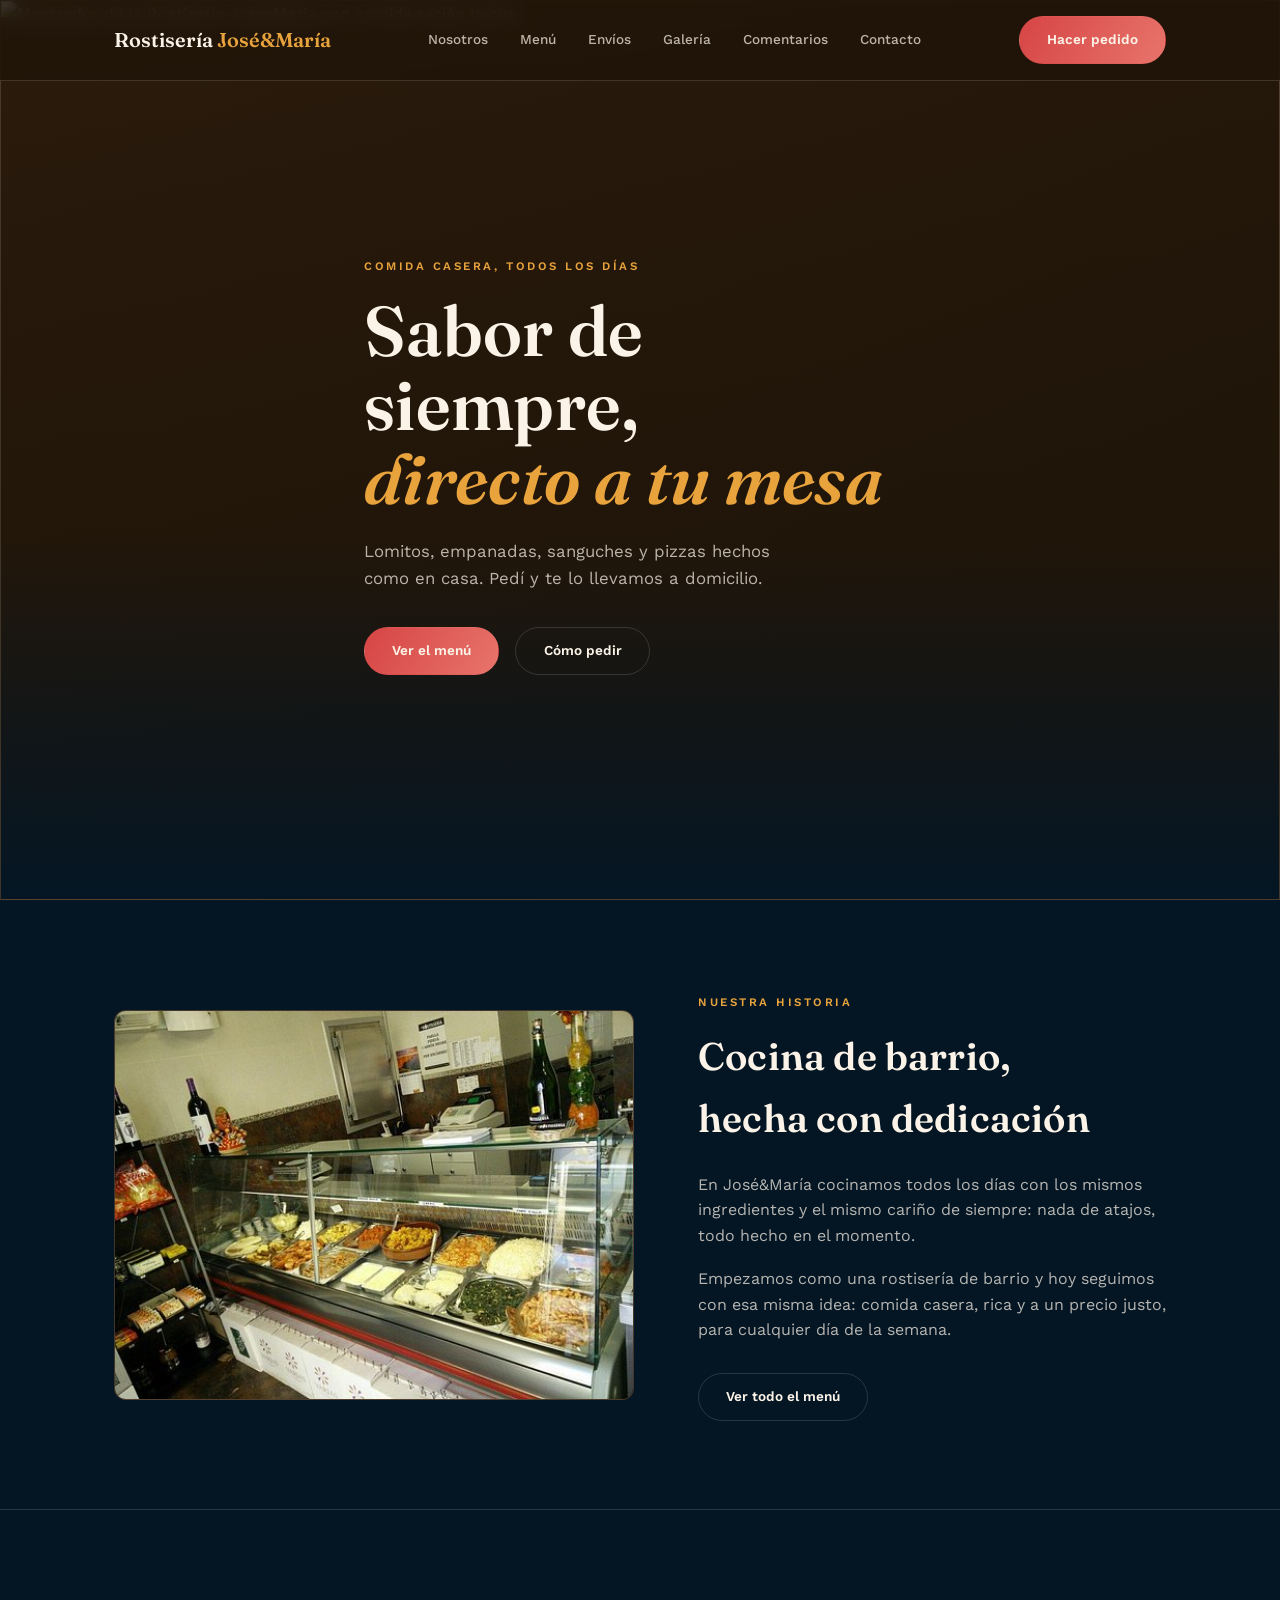
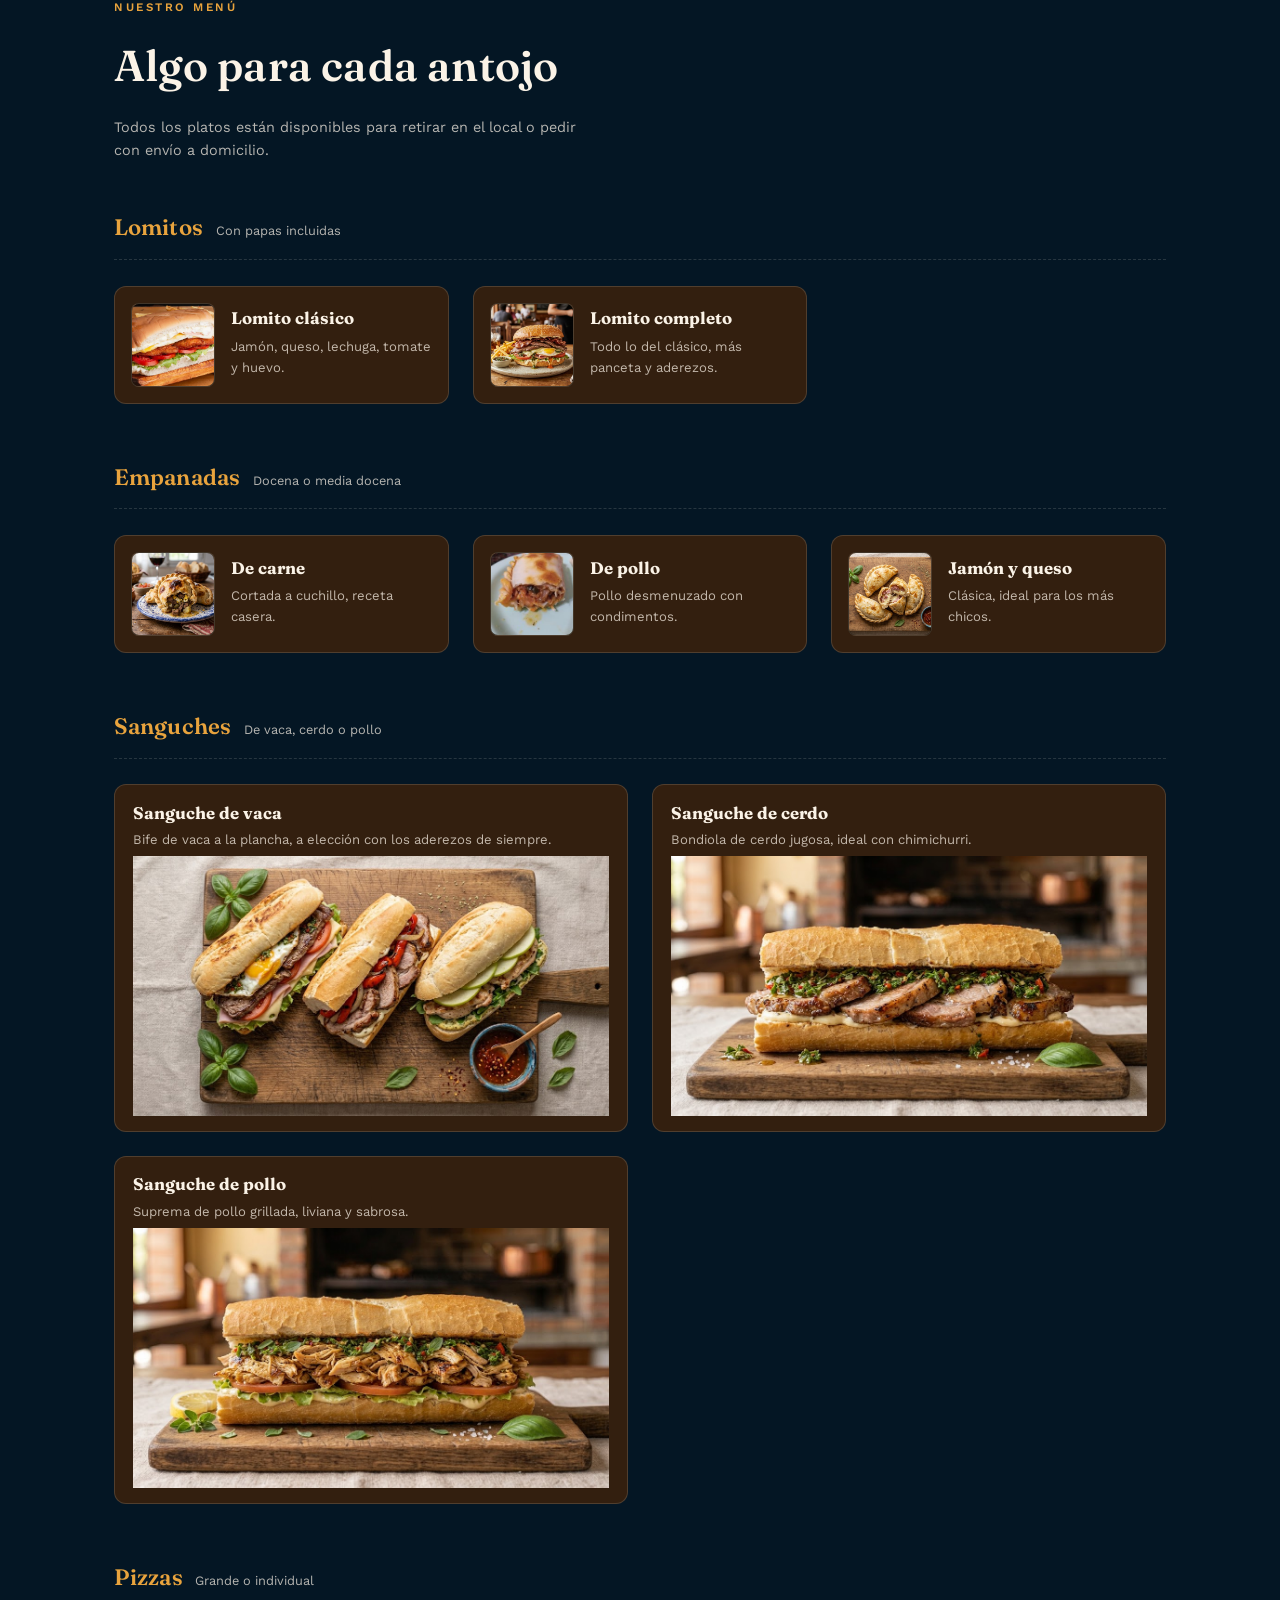
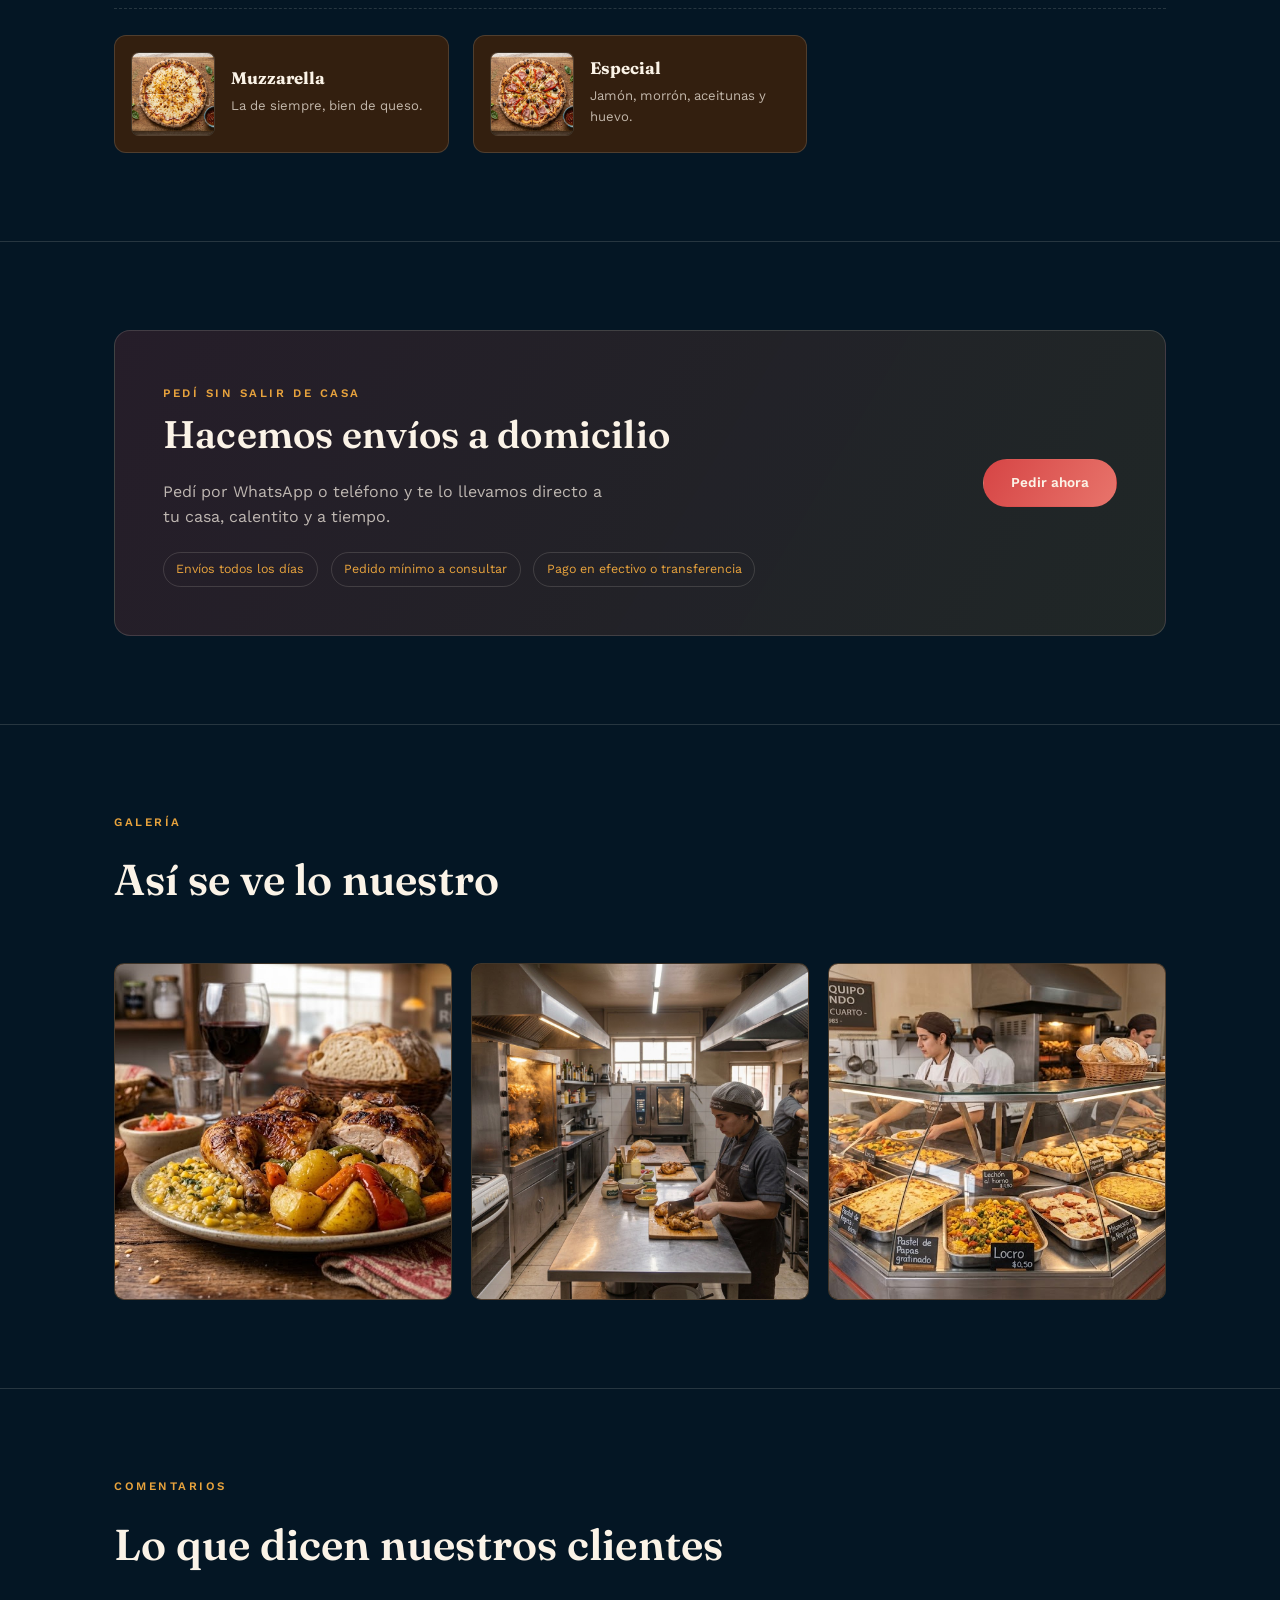
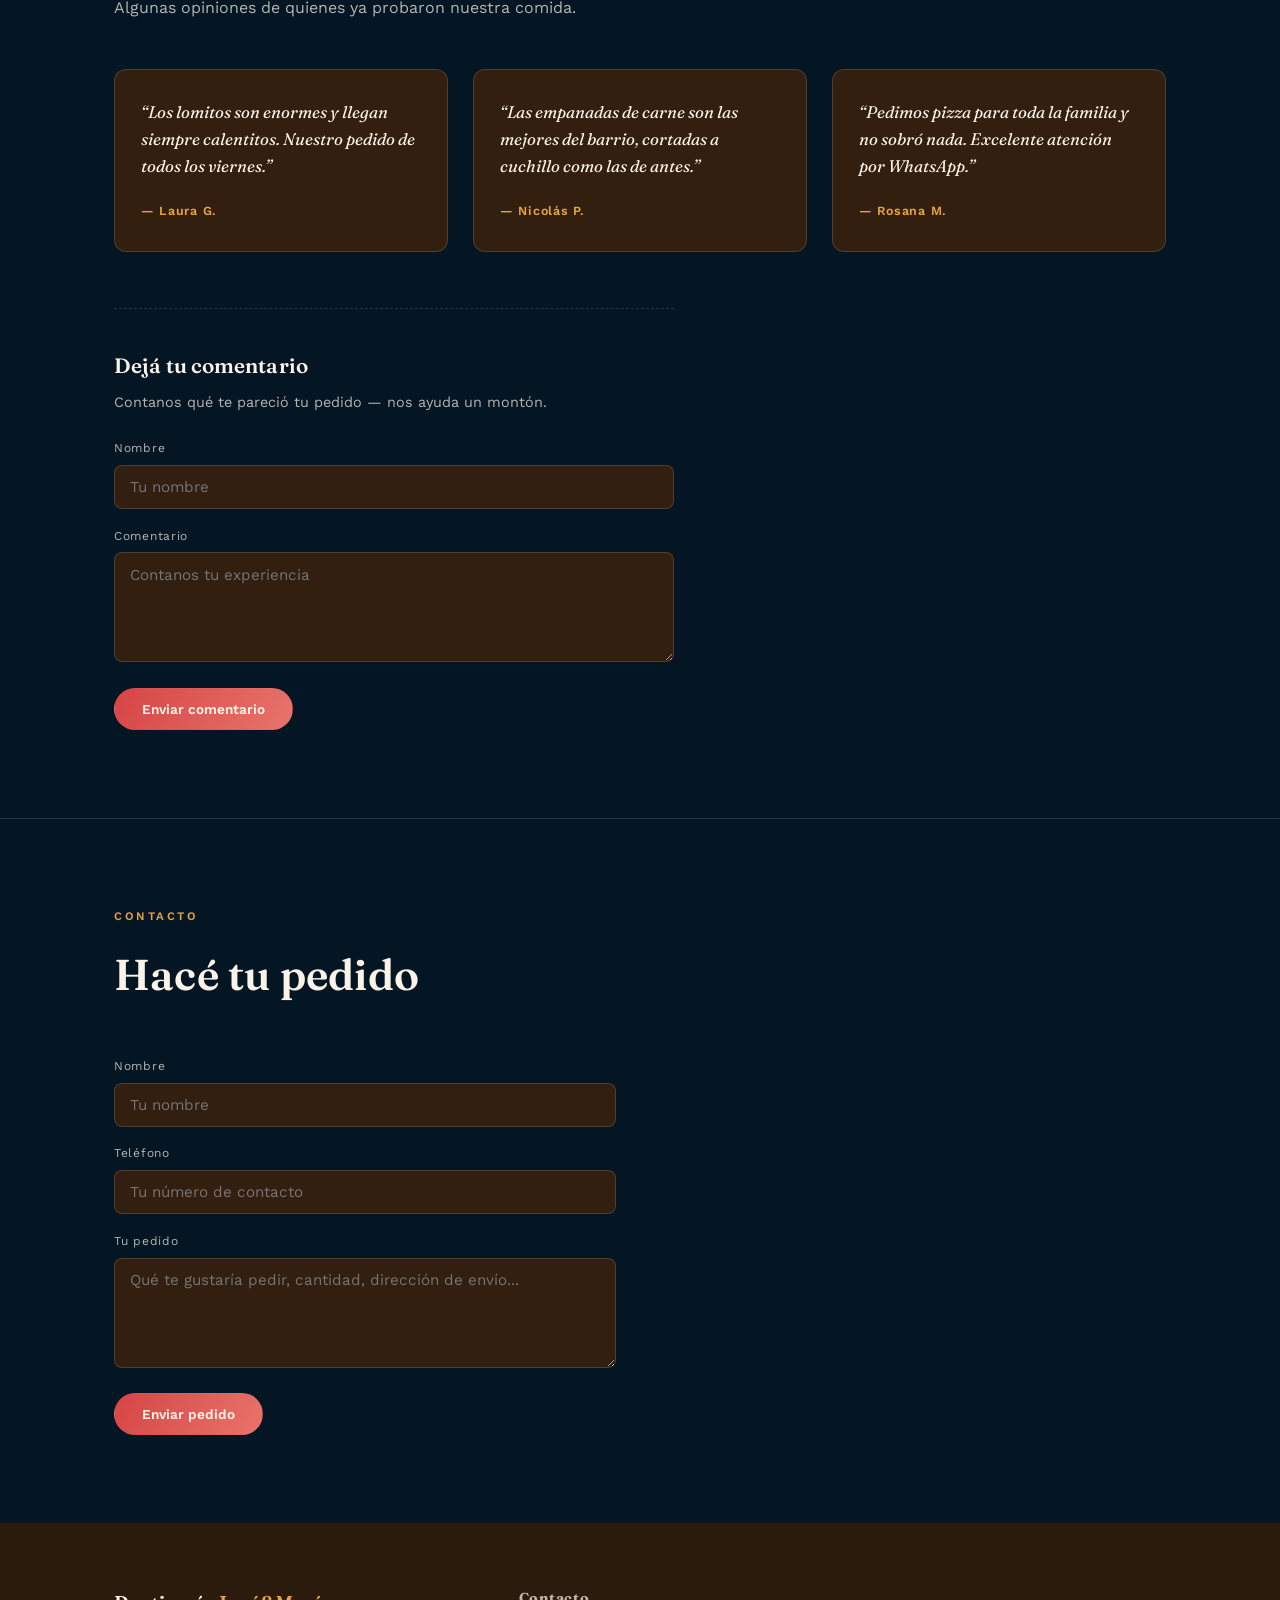
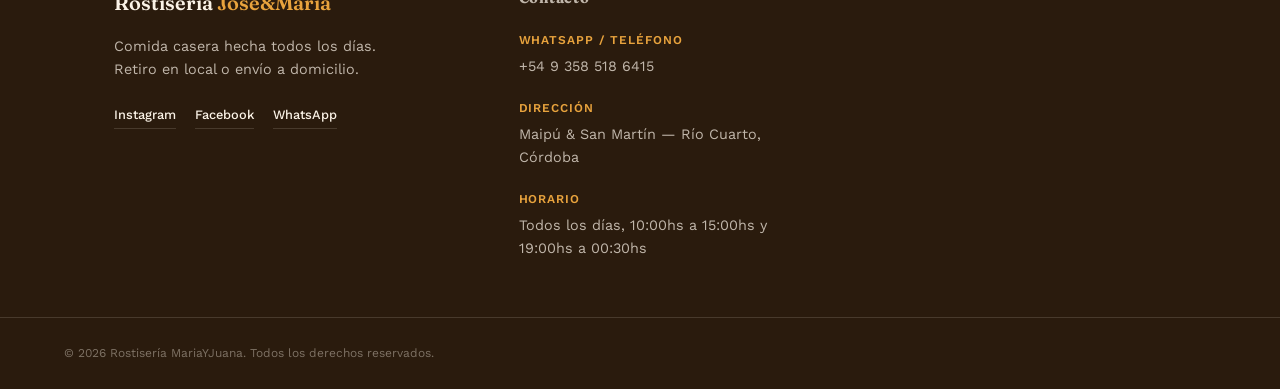
==== index.html @ 06632280 "Rename rostiIndex.html to index.html" ====
<!DOCTYPE html>
<html lang="es">
<head>
<meta charset="UTF-8">
<meta name="viewport" content="width=device-width, initial-scale=1.0">
<title>Rostisería MariaYJuana — Comida casera con envío</title>
<meta name="description" content="Rostisería MariaYJuana. Lomitos, empanadas, sanguches y pizzas. Hacemos envíos a domicilio.">

<link rel="preconnect" href="https://fonts.googleapis.com">
<link rel="preconnect" href="https://fonts.gstatic.com" crossorigin>
<link href="https://fonts.googleapis.com/css2?family=Fraunces:ital,wght@0,500;0,600;0,700;1,500&family=Work+Sans:wght@400;500;600&display=swap" rel="stylesheet">

<link rel="stylesheet" href="/css/rostiseriaStyle.css">
</head>
<body>

<!-- ============ HEADER ============ -->
<header>
  <nav class="nav container">
    <a href="#inicio" class="logo">Rostisería <span>José&María</span></a>
    <ul class="nav-links">
      <li><a href="#nosotros">Nosotros</a></li>
      <li><a href="#menu">Menú</a></li>
      <li><a href="#envios">Envíos</a></li>
      <li><a href="#galeria">Galería</a></li>
      <li><a href="#comentarios">Comentarios</a></li>
      <li><a href="#contacto">Contacto</a></li>
    </ul>
    <a href="#contacto" class="btn solid nav-cta">Hacer pedido</a>
    <button class="menu-toggle" id="menuToggle" aria-label="Abrir menú" aria-expanded="false">☰</button>
  </nav>
  <div class="mobile-menu" id="mobileMenu">
    <a href="#nosotros">Nosotros</a>
    <a href="#menu">Menú</a>
    <a href="#envios">Envíos</a>
    <a href="#galeria">Galería</a>
    <a href="#comentarios">Comentarios</a>
    <a href="#contacto">Contacto</a>
    <a href="#contacto" class="btn solid">Hacer pedido</a>
  </div>
</header>

<!-- ============ HERO (imagen de fondo) ============ -->
<section id="inicio" class="hero" style="border-bottom:none;">
  <div class="hero-bg img-frame" data-label="Imagen de fondo — hero-rostiseria.jpg">
    <!-- Reemplazá src="" por tu foto principal, ej: images/hero.jpg -->
    <img class="ph" src="" alt="Mostrador de la Rostisería JoseyMaria con comida recién hecha">
  </div>
  <div class="container hero-content reveal">
    <span class="eyebrow">Comida casera, todos los días</span>
    <h1>Sabor de siempre,<br><em>directo a tu mesa</em></h1>
    <p>Lomitos, empanadas, sanguches y pizzas hechos como en casa. Pedí y te lo llevamos a domicilio.</p>
    <div class="hero-actions">
      <a href="#menu" class="btn solid">Ver el menú</a>
      <a href="#envios" class="btn">Cómo pedir</a>
    </div>
  </div>
</section>

<!-- ============ NOSOTROS ============ -->
<section id="nosotros">
  <div class="container">
    <div class="about-grid reveal">
      <div class="img-frame" data-label="">
        <img class="ph" src="images/mostradorRostiseria.jpg" alt="">
      </div>
      <div class="about-text">
        <span class="eyebrow">Nuestra historia</span>
        <h2 style="margin:0.8rem 0 1.4rem; font-size:clamp(1.8rem,4vw,2.4rem);">Cocina de barrio,<br>hecha con dedicación</h2>
        <p>En José&María cocinamos todos los días con los mismos ingredientes y el mismo cariño de siempre: nada de atajos, todo hecho en el momento.</p>
        <p>Empezamos como una rostisería de barrio y hoy seguimos con esa misma idea: comida casera, rica y a un precio justo, para cualquier día de la semana.</p>
        <a href="#menu" class="btn" style="margin-top:0.8rem;">Ver todo el menú</a>
      </div>
    </div>
  </div>
</section>

<!-- ============ MENÚ ============ -->
<section id="menu">
  <div class="container">
    <div class="section-head reveal">
      <span class="eyebrow">Nuestro menú</span>
      <h2>Algo para cada antojo</h2>
      <p class="menu-tabs-note">Todos los platos están disponibles para retirar en el local o pedir con envío a domicilio.</p>
    </div>

    <!-- Lomitos -->
    <div class="menu-category reveal">
      <div class="menu-category-head">
        <h3>Lomitos</h3>
        <span>Con papas incluidas</span>
      </div>
      <div class="menu-grid with-images">
        <div class="menu-item">
          <div class="img-frame" data-label="">
            <img class="ph" src="images/lomitoClasico.jpg" alt="Lomito clásico con jamón, queso, lechuga y tomate">
          </div>
          <div class="menu-item-info">
            <h4>Lomito clásico</h4>
            <p>Jamón, queso, lechuga, tomate y huevo.</p>
            <!--<span class="price">$ ----</span>-->
          </div>
        </div>
        <div class="menu-item">
          <div class="img-frame" data-label="">
            <img class="ph" src="images/lomitoCompleto.jpg" alt="Lomito completo con panceta y todos los aderezos">
          </div>
          <div class="menu-item-info">
            <h4>Lomito completo</h4>
            <p>Todo lo del clásico, más panceta y aderezos.</p>
            <!--<span class="price">$ ----</span>-->
          </div>
        </div>
      </div>
    </div>

    <!-- Empanadas -->
    <div class="menu-category reveal">
      <div class="menu-category-head">
        <h3>Empanadas</h3>
        <span>Docena o media docena</span>
      </div>
      <div class="menu-grid with-images">
        <div class="menu-item">
          <div class="img-frame" data-label="">
            <img class="ph" src="images/empanadaCarne.jpg" alt="Empanadas de carne cortada a cuchillo">
          </div>
          <div class="menu-item-info">
            <h4>De carne</h4>
            <p>Cortada a cuchillo, receta casera.</p>
            <!--<span class="price">$ ---- c/u</span>-->
          </div>
        </div>
        <div class="menu-item">
          <div class="img-frame" data-label="">
            <img class="ph" src="images/empanadasPollo.jpg" alt="Empanadas de pollo">
          </div>
          <div class="menu-item-info">
            <h4>De pollo</h4>
            <p>Pollo desmenuzado con condimentos.</p>
            <!--<span class="price">$ ---- c/u</span>-->
          </div>
        </div>
        <div class="menu-item">
          <div class="img-frame" data-label="">
            <img class="ph" src="images/empanadasJamonQueso.jfif" alt="Empanadas de jamón y queso">
          </div>
          <div class="menu-item-info">
            <h4>Jamón y queso</h4>
            <p>Clásica, ideal para los más chicos.</p>
            <!--<span class="price">$ ---- c/u</span>-->
          </div>
        </div>
      </div>
    </div>

    <!-- Sanguches -->
    <div class="menu-category reveal">
      <div class="menu-category-head">
        <h3>Sanguches</h3>
        <span>De vaca, cerdo o pollo</span>
      </div>
      <div class="menu-grid">
        <div class="menu-item simple">
          <div class="menu-item-info">
            <h4>Sanguche de vaca</h4>
            <p>Bife de vaca a la plancha, a elección con los aderezos de siempre.</p>
            <img src="images/sangucheVaca.jpg" alt="">
            <!--<span class="price">$ ----</span>-->
          </div>
        </div>
        <div class="menu-item simple">
          <div class="menu-item-info">
            <h4>Sanguche de cerdo</h4>
            <p>Bondiola de cerdo jugosa, ideal con chimichurri.</p>
            <img src="images/sangucheCerdo.jpg" alt="">
            <!--<span class="price">$ ----</span>-->
          </div>
        </div>
        <div class="menu-item simple">
          <div class="menu-item-info">
            <h4>Sanguche de pollo</h4>
            <p>Suprema de pollo grillada, liviana y sabrosa.</p>
            <img src="images/sanguchePollo.jpg" alt="">
            <!--<span class="price">$ ----</span>-->
          </div>
        </div>
      </div>
    </div>

    <!-- Pizzas -->
    <div class="menu-category reveal">
      <div class="menu-category-head">
        <h3>Pizzas</h3>
        <span>Grande o individual</span>
      </div>
      <div class="menu-grid with-images">
        <div class="menu-item">
          <div class="img-frame" data-label="pizza-muzzarella.jpg">
            <img class="ph" src="images/pizzaMuzarella.jfif" alt="Pizza de muzzarella recién horneada">
          </div>
          <div class="menu-item-info">
            <h4>Muzzarella</h4>
            <p>La de siempre, bien de queso.</p>
            <!--<span class="price">$ ----</span>-->
          </div>
        </div>
        <div class="menu-item">
          <div class="img-frame" data-label="pizza-especial.jpg">
            <img class="ph" src="images/pizzaEspecial.jpg" alt="Pizza especial con jamón, morrón y aceitunas">
          </div>
          <div class="menu-item-info">
            <h4>Especial</h4>
            <p>Jamón, morrón, aceitunas y huevo.</p>
            <!--<span class="price">$ ----</span>-->
          </div>
        </div>
      </div>
    </div>
  </div>
</section>

<!-- ============ ENVÍOS ============ -->
<section id="envios">
  <div class="container">
    <div class="delivery-banner reveal">
      <div>
        <span class="eyebrow">Pedí sin salir de casa</span>
        <h2>Hacemos envíos a domicilio</h2>
        <p>Pedí por WhatsApp o teléfono y te lo llevamos directo a tu casa, calentito y a tiempo.</p>
        <div class="delivery-features">
          <span>Envíos todos los días</span>
          <span>Pedido mínimo a consultar</span>
          <span>Pago en efectivo o transferencia</span>
        </div>
      </div>
      <a href="#contacto" class="btn solid">Pedir ahora</a>
    </div>
  </div>
</section>

<!-- ============ GALERÍA ============ -->
<section id="galeria">
  <div class="container">
    <div class="section-head reveal">
      <span class="eyebrow">Galería</span>
      <h2>Así se ve lo nuestro</h2>
    </div>
    <div class="gallery-grid reveal">
      <div class="img-frame" data-label="">
        <img class="ph" src="images/platoPreparado.jfif" alt="Foto de un plato preparado en la rostisería">
      </div>
      <div class="img-frame" data-label="">
        <img class="ph" src="images/equipoTrabajando.jpg" alt="Foto del local o del equipo trabajando">
      </div>
      <div class="img-frame" data-label="">
        <img class="ph" src="images/equiposYPlatos.jpg" alt="Foto de otro plato o del mostrador">
      </div>
    </div>
  </div>
</section>

<!-- ============ COMENTARIOS ============ -->
<section id="comentarios">
  <div class="container">
    <div class="section-head reveal">
      <span class="eyebrow">Comentarios</span>
      <h2>Lo que dicen nuestros clientes</h2>
      <p>Algunas opiniones de quienes ya probaron nuestra comida.</p>
    </div>

    <div class="testimonial-grid reveal">
      <div class="testimonial">
        <p>“Los lomitos son enormes y llegan siempre calentitos. Nuestro pedido de todos los viernes.”</p>
        <span class="who">— Laura G.</span>
      </div>
      <div class="testimonial">
        <p>“Las empanadas de carne son las mejores del barrio, cortadas a cuchillo como las de antes.”</p>
        <span class="who">— Nicolás P.</span>
      </div>
      <div class="testimonial">
        <p>“Pedimos pizza para toda la familia y no sobró nada. Excelente atención por WhatsApp.”</p>
        <span class="who">— Rosana M.</span>
      </div>
    </div>

    <div class="comment-form-wrap reveal">
      <h3>Dejá tu comentario</h3>
      <p class="menu-tabs-note">Contanos qué te pareció tu pedido — nos ayuda un montón.</p>
      <form id="comentarioForm">
        <div>
          <label for="c-nombre">Nombre</label>
          <input id="c-nombre" type="text" placeholder="Tu nombre" required>
        </div>
        <div>
          <label for="c-comentario">Comentario</label>
          <textarea id="c-comentario" placeholder="Contanos tu experiencia" required></textarea>
        </div>
        <button type="submit" class="btn solid" style="align-self:flex-start;">Enviar comentario</button>
      </form>
    </div>
  </div>
</section>

<!-- ============ CONTACTO ============ -->
<section id="contacto" style="border-bottom:none;">
  <div class="container">
    <div class="section-head reveal">
      <span class="eyebrow">Contacto</span>
      <h2>Hacé tu pedido</h2>
    </div>
    <div class="contact-grid reveal">
      <form>
        <div>
          <label for="nombre">Nombre</label>
          <input id="nombre" type="text" placeholder="Tu nombre" required>
        </div>
        <div>
          <label for="telefono">Teléfono</label>
          <input id="telefono" type="tel" placeholder="Tu número de contacto" required>
        </div>
        <div>
          <label for="pedido">Tu pedido</label>
          <textarea id="pedido" placeholder="Qué te gustaría pedir, cantidad, dirección de envío..."></textarea>
        </div>
        <button type="submit" class="btn solid" style="align-self:flex-start;">Enviar pedido</button>
      </form>
      <!-- 
      <div class="contact-info">
        <span class="label">Whatsapp / Teléfono</span>
        <p>+54 9 358 518 6415</p>
        <span class="label">Dirección</span>
        <p>Maipú & San Martín — Río Cuarto, Córdoba</p>
        <span class="label">Horario</span>
        <p>Todos los días, 10:00hs a 15:00hs y 19:00hs a 00:30hs</p>
      </div>
      --> 
    </div>
  </div>
</section>

<!-- ============ FOOTER ============ -->
<footer>
  <div class="container">
    <div class="footer-top">
      <div class="footer-brand">
        <a href="#inicio" class="logo">Rostisería <span>José&María</span></a>
        <p>Comida casera hecha todos los días. Retiro en local o envío a domicilio.</p>
        <div class="footer-social">
          <a href="#" target="_blank" rel="noopener">Instagram</a>
          <a href="#" target="_blank" rel="noopener">Facebook</a>
          <a href="#" target="_blank" rel="noopener">WhatsApp</a>
        </div>
      </div>

      <div class="contact-info">
        <div class="footer-col">
          <h4>Contacto</h4>
          <span class="label">Whatsapp / Teléfono</span>
          <a href="tel:+549">+54 9 358 518 6415</a>
          <span class="label">Dirección</span>
          <p>Maipú & San Martín — Río Cuarto, Córdoba</p>
          <span class="label">Horario</span>
          <p>Todos los días, 10:00hs a 15:00hs y 19:00hs a 00:30hs</p>
        </div>
      </div>

    </div>
  </div>
  <div class="footer-bottom">
    <span>© 2026 Rostisería MariaYJuana. Todos los derechos reservados.</span>
  </div>
</footer>

<script src="/js/rostiseriaScript.js"></script>
</body>
</html>
---- css/rostiseriaStyle.css ----
/* ============ TOKENS ============ */
:root{
  --bg:        #041624;
  --bg-alt:    #2A1B0D;
  --bg-card:   #331F0F;
  --tomato:    #D64545;
  --tomato-soft:#E8746B;
  --mustard:   #E8A33D;
  --cream:     #FBF3E7;
  --ink-soft:  rgba(251,243,231,0.72);
  --line:      rgba(251,243,231,0.14);

  --display: 'Fraunces', serif;
  --body:    'Work Sans', sans-serif;

  --max: 1180px;
  --pad: clamp(1.25rem, 5vw, 4rem);
}

*{ box-sizing:border-box; margin:0; padding:0; }
html{ scroll-behavior:smooth; }

body{
  background:var(--bg);
  color:var(--cream);
  font-family:var(--body);
  font-weight:400;
  line-height:1.6;
  overflow-x:hidden;
}

img{ max-width:100%; display:block; }
a{ color:inherit; text-decoration:none; }
ul{ list-style:none; }

h1,h2,h3,.display{
  font-family:var(--display);
  font-weight:600;
  color:var(--cream);
  letter-spacing:0.005em;
}

.eyebrow{
  font-family:var(--body);
  font-size:0.72rem;
  letter-spacing:0.22em;
  text-transform:uppercase;
  color:var(--mustard);
  font-weight:600;
}

.container{
  max-width:var(--max);
  margin:0 auto;
  padding-left:var(--pad);
  padding-right:var(--pad);
}

.btn{
  display:inline-block;
  font-family:var(--body);
  font-size:0.85rem;
  font-weight:600;
  padding:0.9em 2em;
  border:1px solid var(--line);
  border-radius:999px;
  color:var(--cream);
  background:transparent;
  transition:border-color .3s ease, transform .3s ease, background .3s ease;
  cursor:pointer;
}
.btn:hover, .btn:focus-visible{
  border-color:var(--mustard);
  transform:translateY(-2px);
}
.btn.solid{
  background:linear-gradient(120deg, var(--tomato), var(--tomato-soft));
  color:var(--cream);
  border-color:transparent;
}
.btn.solid:hover{ opacity:0.92; transform:translateY(-2px); }

:focus-visible{ outline:2px solid var(--mustard); outline-offset:3px; }

/* ============ IMAGE PLACEHOLDER ============
   Reemplazá el atributo src="" de cada <img class="ph"> por la ruta real
   (ej: src="images/lomito.jpg"). Mientras no haya imagen, se ve un
   placeholder con el nombre sugerido para que sepas qué va en cada lugar. */
.img-frame{
  position:relative;
  overflow:hidden;
  background:linear-gradient(155deg, #3A2412, #201509 70%);
  border:1px solid var(--line);
}
.img-frame img.ph{
  width:100%; height:100%;
  object-fit:cover;
}
.img-frame::after{
  content: attr(data-label);
  position:absolute;
  inset:0;
  display:flex;
  align-items:center;
  justify-content:center;
  text-align:center;
  padding:1rem;
  font-family:var(--body);
  font-size:0.7rem;
  letter-spacing:0.1em;
  text-transform:uppercase;
  color:rgba(251,243,231,0.4);
  pointer-events:none;
}

/* ============ HEADER / NAV ============ */
header{
  position:fixed;
  top:0; left:0; right:0;
  z-index:100;
  background:rgba(32,21,9,0.85);
  backdrop-filter:blur(10px);
  border-bottom:1px solid var(--line);
}
.nav{
  display:flex;
  align-items:center;
  justify-content:space-between;
  padding-top:1rem;
  padding-bottom:1rem;
}
.logo{
  font-family:var(--display);
  font-size:1.25rem;
  font-weight:600;
  color:var(--cream);
}
.logo span{ color:var(--mustard); }

.nav-links{
  display:none;
  gap:2rem;
  font-size:0.85rem;
  font-weight:500;
}
.nav-links a{ color:var(--ink-soft); transition:color .3s ease; }
.nav-links a:hover{ color:var(--mustard); }

.nav-cta{ display:none; }

@media(min-width:800px){
  .nav-links{ display:flex; }
  .nav-cta{ display:inline-block; }
  .menu-toggle{ display:none; }
}

.menu-toggle{
  background:none; border:none;
  color:var(--cream);
  font-size:1.6rem;
  line-height:1;
  cursor:pointer;
}

.mobile-menu{
  display:none;
  flex-direction:column;
  gap:1.2rem;
  padding:1.5rem var(--pad) 2rem;
  border-top:1px solid var(--line);
  font-size:0.95rem;
  font-weight:500;
}
.mobile-menu.open{ display:flex; }
.mobile-menu .btn{ align-self:flex-start; }
@media(min-width:800px){ .mobile-menu{ display:none !important; } }

/* ============ HERO (con imagen de fondo) ============ */
.hero{
  position:relative;
  min-height:100svh;
  display:flex;
  align-items:center;
  padding-top:6rem;
  padding-bottom:4rem;
}
.hero-bg{
  position:absolute; inset:0;
  z-index:-2;
}
/* Reemplazá el src="" del <img class="ph"> dentro de .hero-bg por tu foto
   principal (ej: images/hero-parrilla.jpg). Recomendado: imagen apaisada,
   ~1920px de ancho, con buena luz sobre la comida o el local. */
.hero-bg img.ph{ width:100%; height:100%; object-fit:cover; }
.hero-bg::after{
  content:'';
  position:absolute; inset:0;
  z-index:-1;
  background:linear-gradient(180deg, rgba(32,21,9,0.55) 0%, rgba(32,21,9,0.82) 60%, var(--bg) 100%);
}

.hero-content{ max-width:680px; }
.hero-content .eyebrow{ margin-bottom:1.2rem; display:block; }
.hero-content h1{
  font-size:clamp(2.4rem, 7.5vw, 4.4rem);
  line-height:1.05;
  margin-bottom:1.4rem;
}
.hero-content h1 em{ color:var(--mustard); font-style:italic; }
.hero-content p{
  font-size:1.05rem;
  color:var(--ink-soft);
  max-width:44ch;
  margin-bottom:2.2rem;
}
.hero-actions{ display:flex; gap:1rem; flex-wrap:wrap; }

/* ============ SECTION GENERICO ============ */
section{
  position:relative;
  padding:5.5rem 0;
  border-bottom:1px solid var(--line);
}
.section-head{
  max-width:640px;
  margin-bottom:3rem;
}
.section-head .eyebrow{ display:block; margin-bottom:0.9rem; }
.section-head h2{ font-size:clamp(1.9rem, 4.5vw, 2.7rem); }
.section-head p{ margin-top:1rem; color:var(--ink-soft); max-width:52ch; }
.section-head.center{ margin-left:auto; margin-right:auto; text-align:center; }

/* ---- Nuestra historia ---- */
.about-grid{
  display:grid;
  gap:2.5rem;
  grid-template-columns:1fr;
  align-items:center;
}
.about-grid .img-frame{ aspect-ratio:4/3; border-radius:12px; }
.about-text p{ color:var(--ink-soft); margin-bottom:1.1rem; max-width:48ch; }
@media(min-width:800px){
  .about-grid{ grid-template-columns:1fr 0.9fr; gap:4rem; }
}

/* ---- Menu (categorias) ---- */
.menu-tabs-note{ color:var(--ink-soft); font-size:0.9rem; margin-bottom:2.5rem; }

.menu-category{ margin-bottom:3.5rem; }
.menu-category:last-child{ margin-bottom:0; }
.menu-category-head{
  display:flex;
  align-items:baseline;
  gap:0.8rem;
  margin-bottom:1.6rem;
  border-bottom:1px dashed var(--line);
  padding-bottom:0.8rem;
}
.menu-category-head h3{ font-size:1.4rem; color:var(--mustard); }
.menu-category-head span{ font-size:0.8rem; color:var(--ink-soft); }

.menu-grid{
  display:grid;
  grid-template-columns:1fr;
  gap:1.5rem;
}
@media(min-width:640px){
  .menu-grid{ grid-template-columns:repeat(2,1fr); }
}
@media(min-width:1000px){
  .menu-grid.with-images{ grid-template-columns:repeat(3,1fr); }
}

.menu-item{
  display:flex;
  gap:1rem;
  background:var(--bg-card);
  border:1px solid var(--line);
  border-radius:12px;
  padding:1rem;
  align-items:center;
}
.menu-item .img-frame{
  width:84px; height:84px;
  flex-shrink:0;
  border-radius:8px;
}
.menu-item-info{ flex:1; }
.menu-item-info h4{ font-family:var(--display); font-size:1.05rem; margin-bottom:0.2rem; color:var(--cream); }
.menu-item-info p{ font-size:0.82rem; color:var(--ink-soft); margin-bottom:0.4rem; }
.menu-item-info .price{ font-size:0.85rem; font-weight:600; color:var(--tomato-soft); }

.menu-item.simple{ padding:0.9rem 1.1rem; }
.menu-item.simple .menu-item-info h4{ margin-bottom:0.15rem; }

/* ---- Envios ---- */
.delivery-banner{
  background:linear-gradient(120deg, rgba(214,69,69,0.16), rgba(232,163,61,0.12));
  border:1px solid var(--line);
  border-radius:16px;
  padding:2.5rem;
  display:grid;
  grid-template-columns:1fr;
  gap:1.5rem;
  align-items:center;
}
@media(min-width:800px){
  .delivery-banner{ grid-template-columns:1.3fr auto; padding:3rem; }
}
.delivery-banner h2{ font-size:clamp(1.8rem,4vw,2.4rem); margin-bottom:0.8rem; }
.delivery-banner p{ color:var(--ink-soft); max-width:46ch; }
.delivery-features{
  display:flex;
  flex-wrap:wrap;
  gap:0.8rem;
  margin-top:1.4rem;
}
.delivery-features span{
  font-size:0.78rem;
  padding:0.5em 1em;
  border:1px solid var(--line);
  border-radius:999px;
  color:var(--mustard);
}

/* ---- Galeria ---- */
.gallery-grid{
  display:grid;
  grid-template-columns:1fr;
  gap:1.2rem;
}
@media(min-width:640px){
  .gallery-grid{ grid-template-columns:repeat(3,1fr); }
}
.gallery-grid .img-frame{ aspect-ratio:1/1; border-radius:10px; }

/* ---- Comentarios ---- */
.testimonial-grid{
  display:grid;
  grid-template-columns:1fr;
  gap:1.6rem;
  margin-bottom:3.5rem;
}
@media(min-width:800px){
  .testimonial-grid{ grid-template-columns:repeat(3,1fr); }
}
.testimonial{
  background:var(--bg-card);
  border:1px solid var(--line);
  padding:1.8rem 1.6rem;
  border-radius:12px;
}
.testimonial p{
  font-family:var(--display);
  font-style:italic;
  font-size:1.05rem;
  color:var(--cream);
  margin-bottom:1.1rem;
}
.testimonial .who{ font-size:0.78rem; letter-spacing:0.06em; color:var(--mustard); font-weight:600; }

.comment-form-wrap{
  max-width:560px;
  border-top:1px dashed var(--line);
  padding-top:2.5rem;
}
.comment-form-wrap h3{ font-size:1.3rem; margin-bottom:0.5rem; }
.comment-form-wrap .menu-tabs-note{ margin-bottom:1.6rem; }

/* ---- Contacto ---- */
.contact-grid{
  display:grid;
  grid-template-columns:1fr;
  gap:3rem;
}
@media(min-width:800px){
  .contact-grid{ grid-template-columns:1fr 1fr; }
}
form{ display:flex; flex-direction:column; gap:1.1rem; }
label{ font-size:0.75rem; letter-spacing:0.06em; color:var(--ink-soft); margin-bottom:0.4rem; display:block; }
input, textarea, select{
  width:100%;
  background:var(--bg-card);
  border:1px solid var(--line);
  color:var(--cream);
  font-family:var(--body);
  font-size:0.95rem;
  padding:0.8em 1em;
  border-radius:8px;
}
input:focus, textarea:focus, select:focus{ border-color:var(--mustard); }
textarea{ resize:vertical; min-height:110px; }

.contact-info .label{ color:var(--mustard); font-size:0.75rem; letter-spacing:0.08em; text-transform:uppercase; font-weight:600; display:block; margin:1.3rem 0 0.3rem; }
.contact-info .label:first-child{ margin-top:0; }
.contact-info p{ color:var(--ink-soft); }

/* ============ FOOTER ============ */
footer{
  background:var(--bg-alt);
  padding-top:4rem;
}
.footer-top{
  display:grid;
  grid-template-columns:1fr;
  gap:2.5rem;
  padding-bottom:3rem;
}
@media(min-width:800px){
  .footer-top{ grid-template-columns:1.2fr 1fr 1fr; }
}
.footer-brand p{ color:var(--ink-soft); max-width:34ch; font-size:0.9rem; margin-top:1rem; }
.footer-social{ display:flex; gap:1.2rem; margin-top:1.5rem; }
.footer-social a{
  font-size:0.8rem; font-weight:500;
  border-bottom:1px solid var(--line); padding-bottom:2px;
  transition:border-color .3s ease;
}
.footer-social a:hover{ border-color:var(--mustard); }

.footer-col h4{
  font-family:var(--display);
  font-size:0.9rem;
  letter-spacing:0.04em;
  color:var(--ink-soft);
  margin-bottom:1rem;
}
.footer-col p, .footer-col a{
  display:block;
  font-size:0.9rem;
  color:var(--ink-soft);
  margin-bottom:0.6rem;
}
.footer-col a:hover{ color:var(--mustard); }

.footer-bottom{
  border-top:1px solid var(--line);
  padding:1.6rem var(--pad);
  display:flex;
  flex-wrap:wrap;
  gap:0.8rem;
  justify-content:space-between;
  font-size:0.75rem;
  color:rgba(251,243,231,0.4);
}

/* ============ REVEAL ON SCROLL ============ */
.reveal{ opacity:0; transform:translateY(18px); transition:opacity .8s ease, transform .8s ease; }
.reveal.in{ opacity:1; transform:translateY(0); }

@media (prefers-reduced-motion: reduce){
  html{ scroll-behavior:auto; }
  .reveal{ opacity:1; transform:none; transition:none; }
}
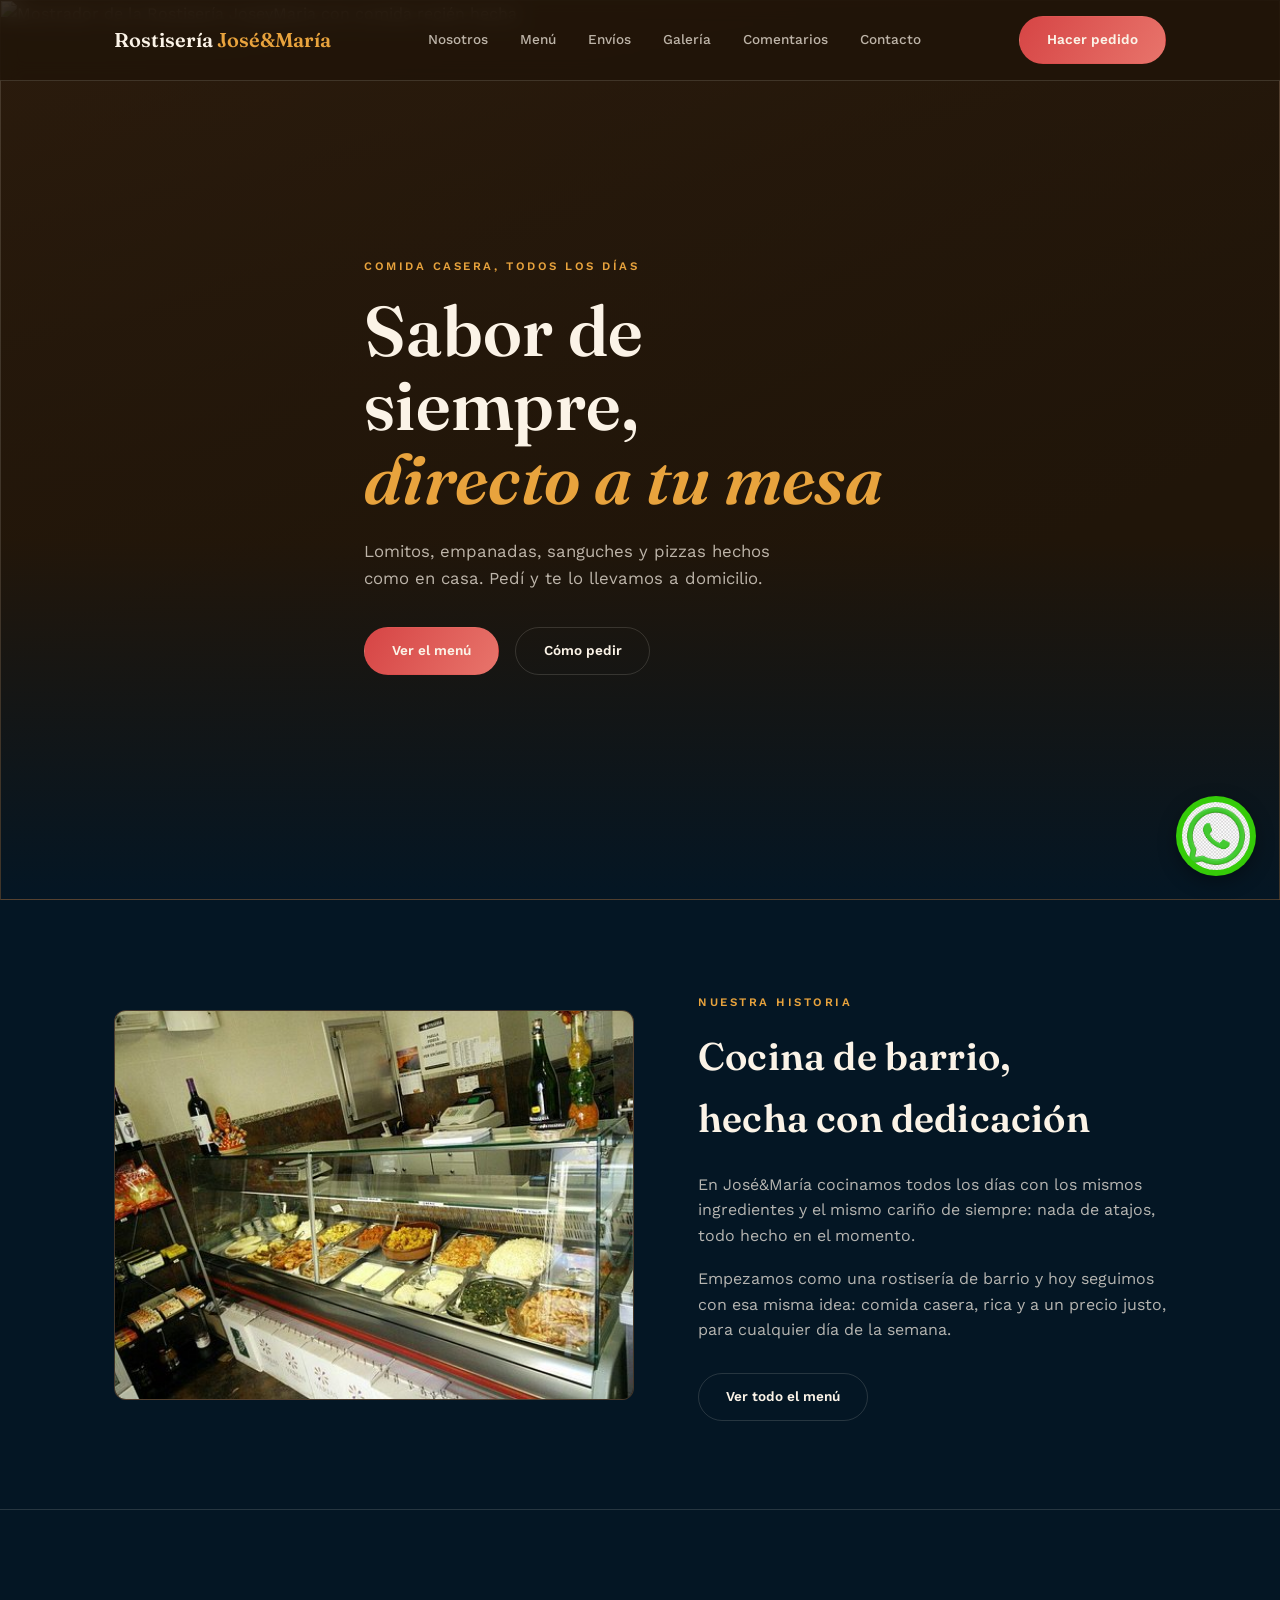
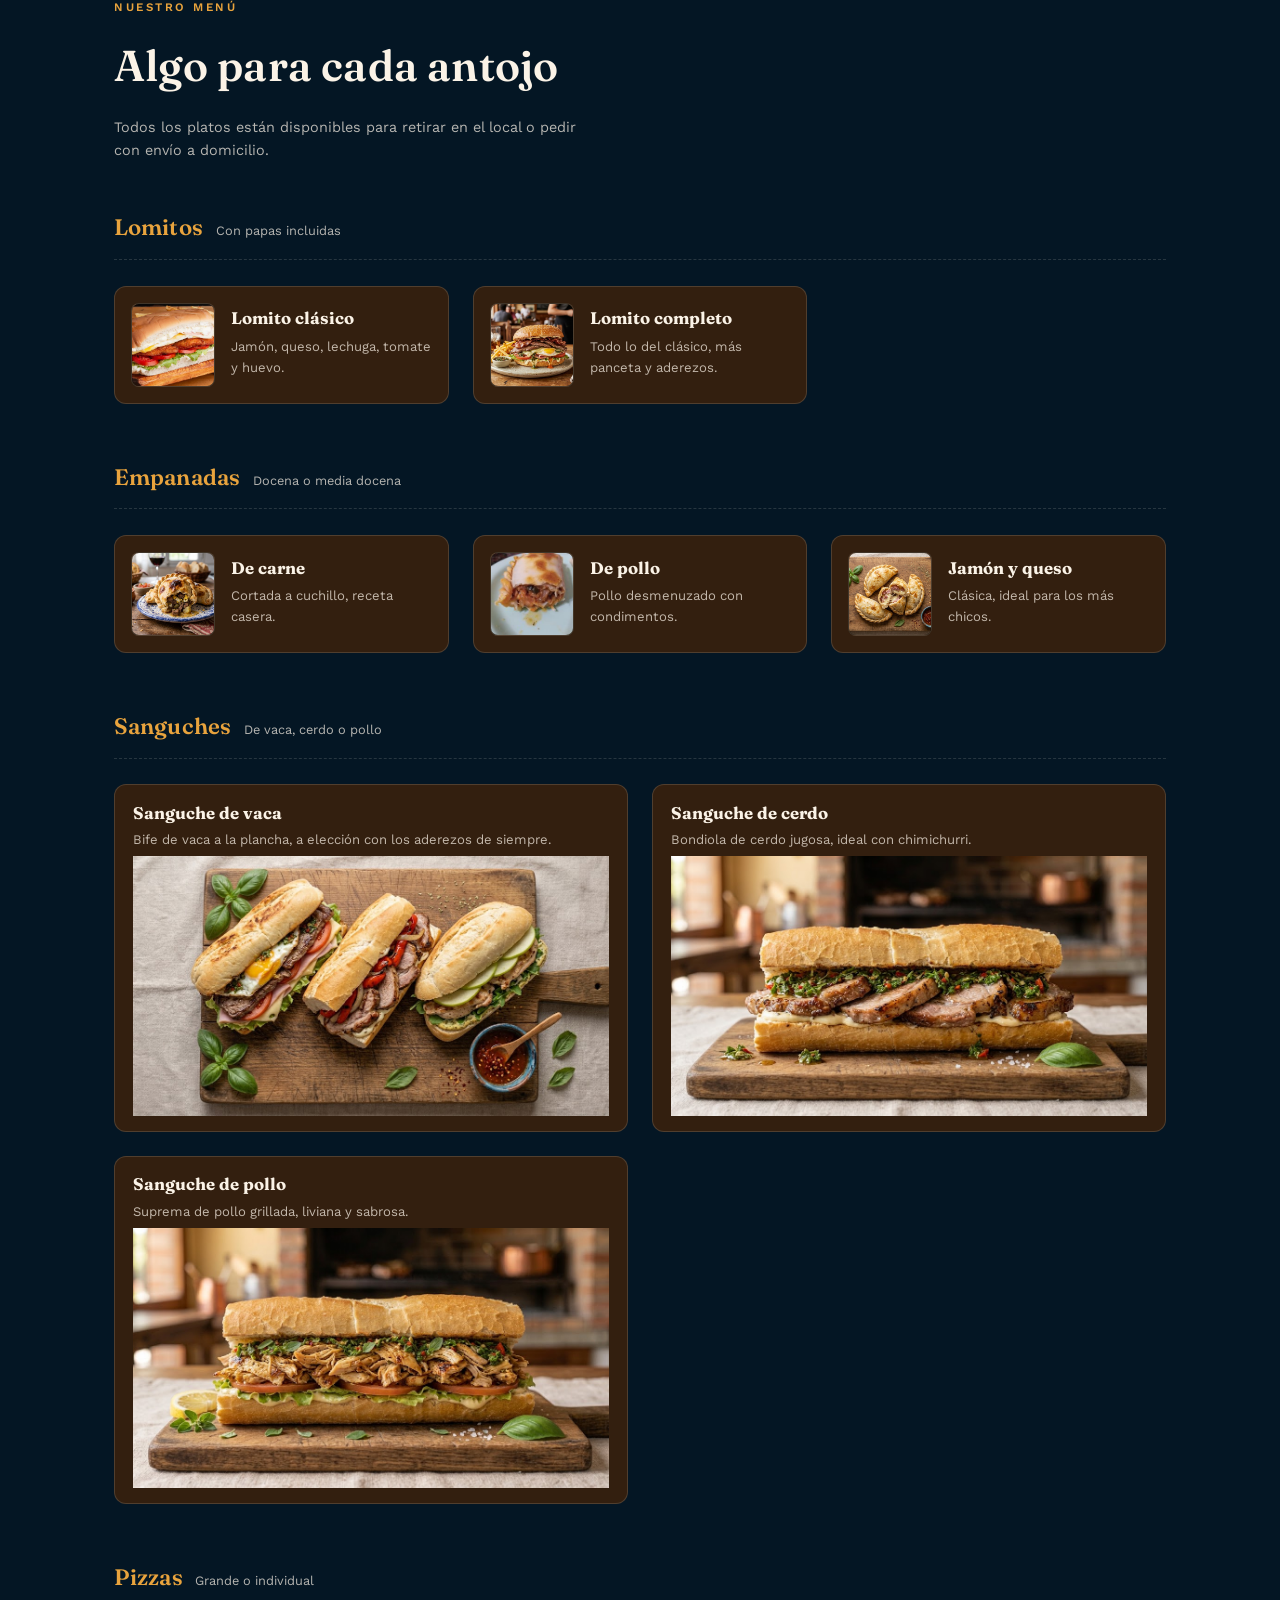
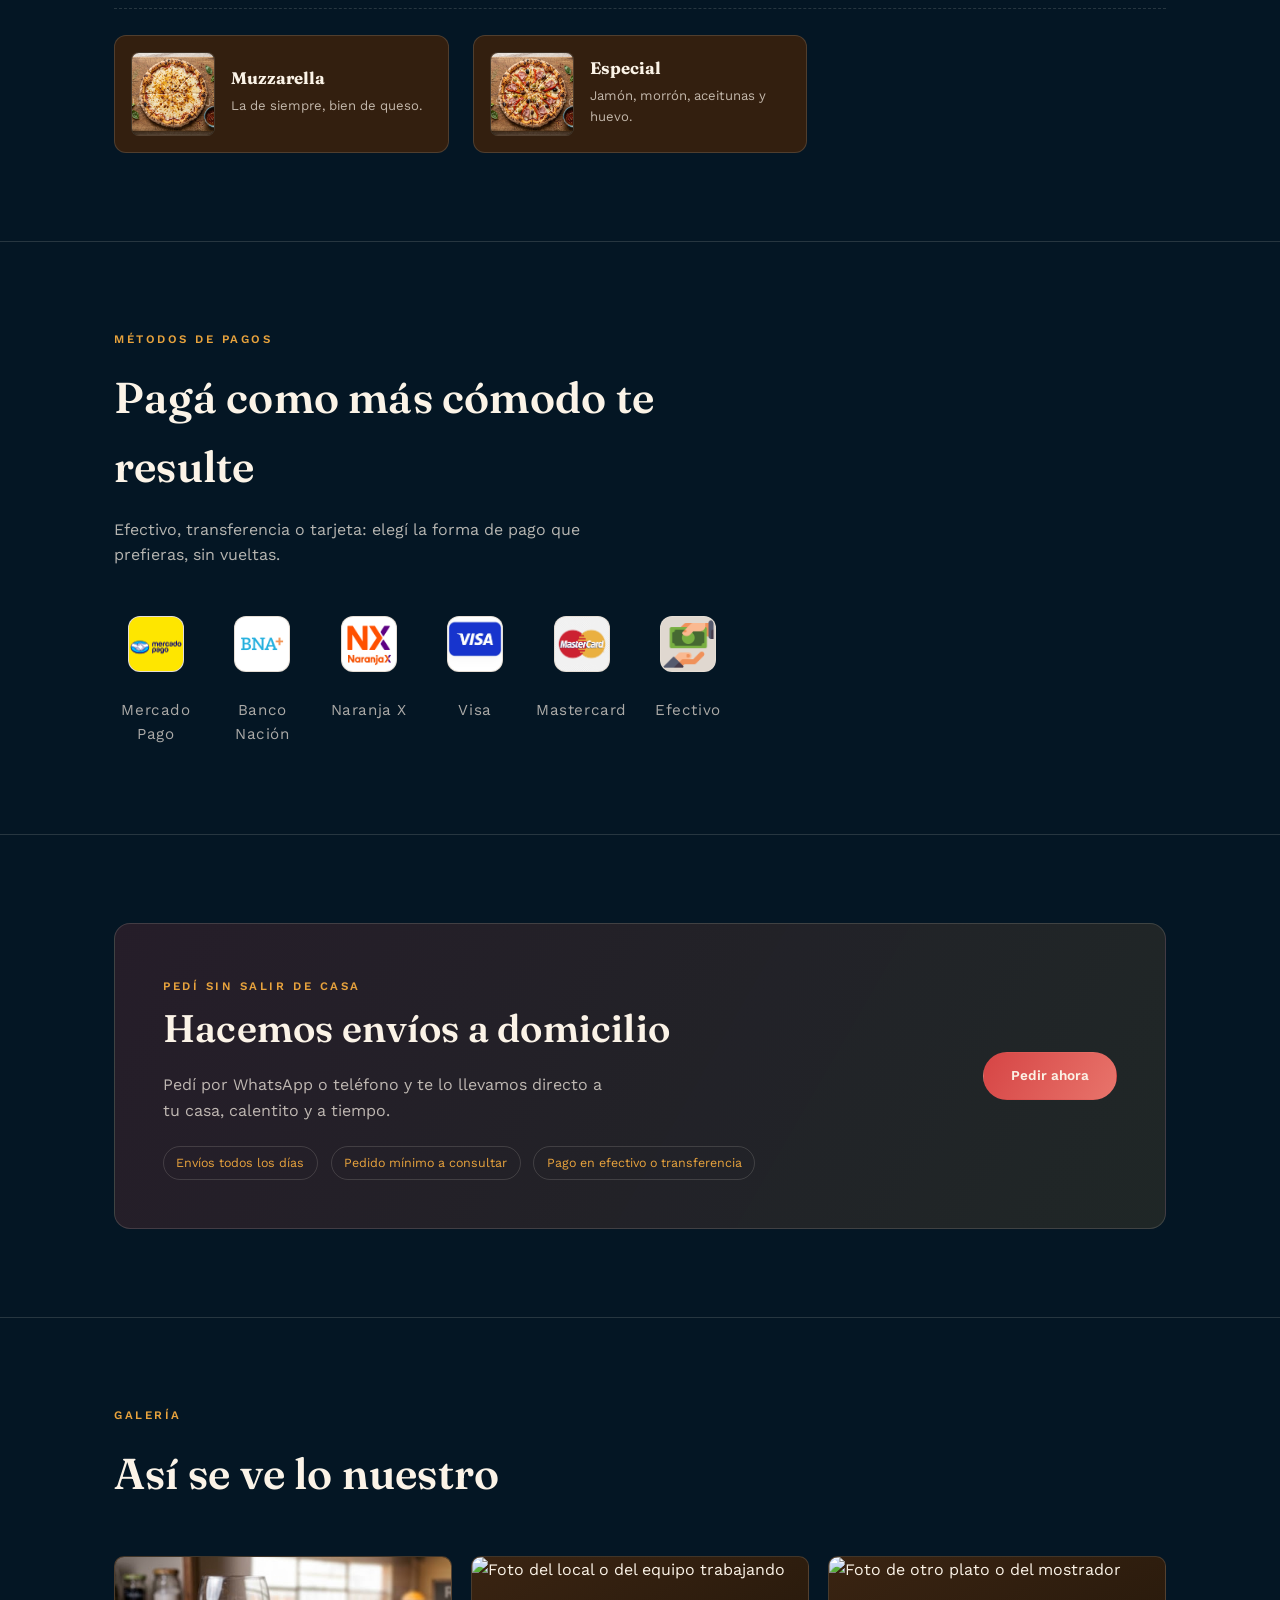
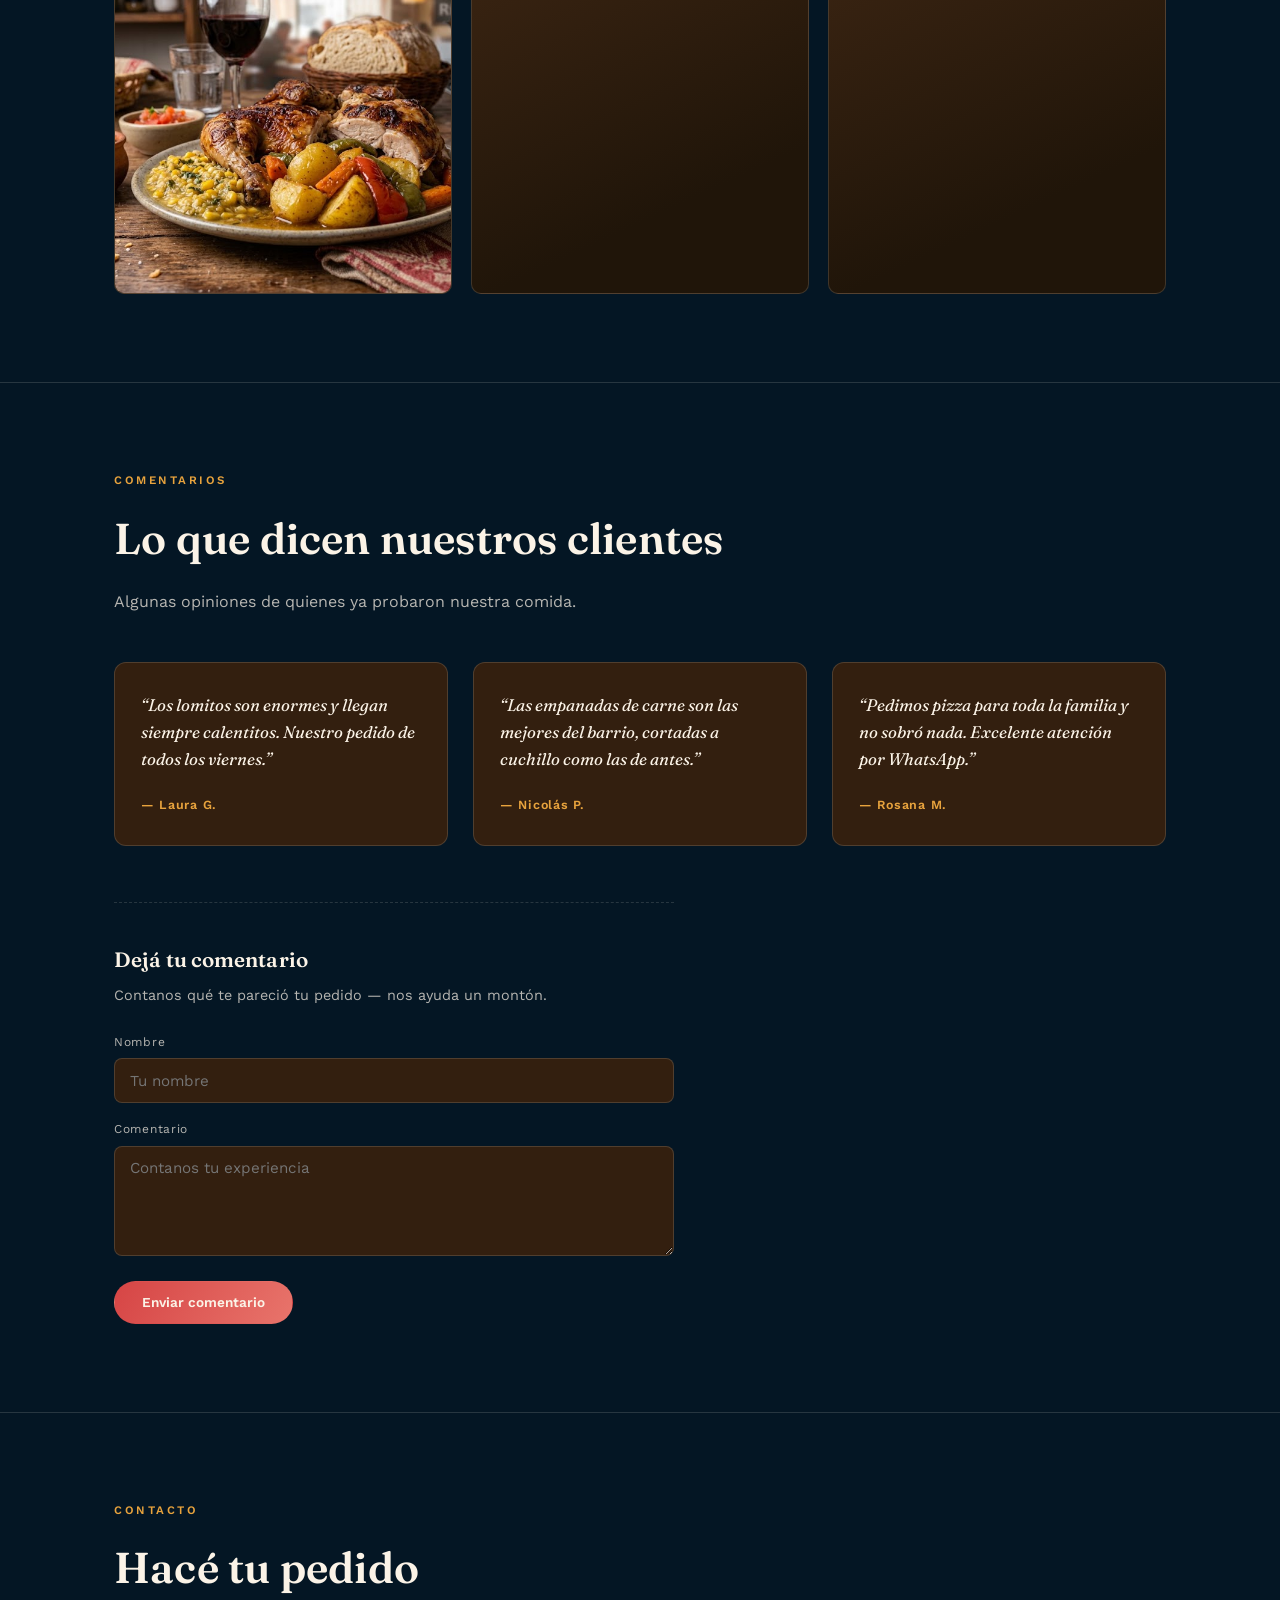
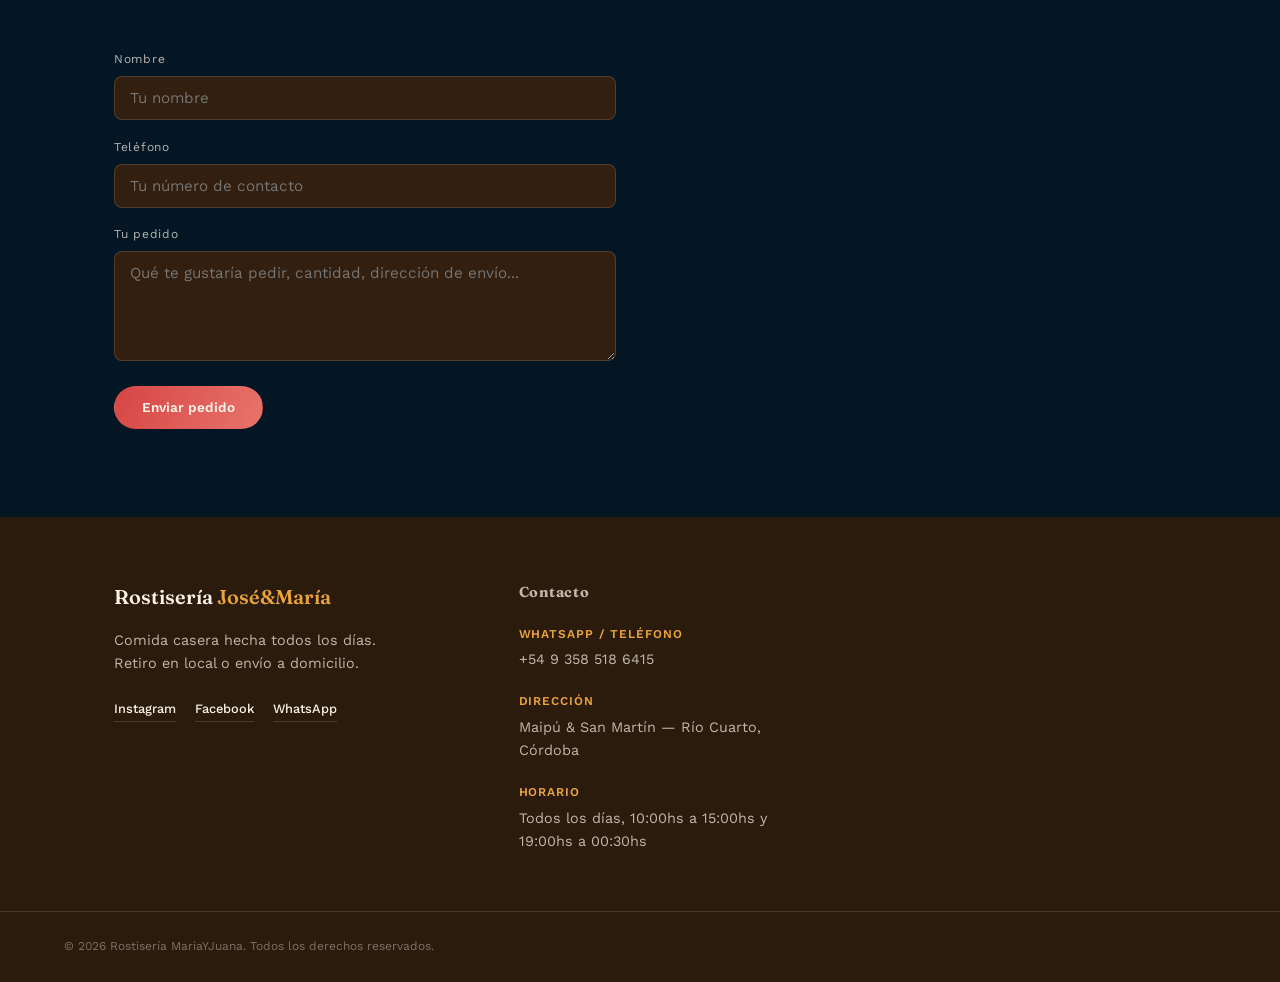
==== commit 24afda37: "Add files via upload" ====
--- a/index.html
+++ b/index.html
@@ -220,6 +220,48 @@
   </div>
 </section>
 
+<!-- ============ METODOS DE PAGOS ============ -->
+    <section id="metodos-de-pagos">
+      <div class="container" style="position:relative;">
+        <div class="thread"></div>
+        <div class="section-head reveal">
+          <span class="eyebrow">MÉTODOS DE PAGOS</span>
+          <h2>Pagá como más cómodo te resulte</h2>
+          <p>Efectivo, transferencia o tarjeta: elegí la forma de pago que prefieras, sin vueltas.</p>
+        </div>
+
+        <div class="icon-list reveal">
+          <!-- Cuando tengas el logo real, reemplazá el <span class="icon-placeholder">
+               por: <img src="images/mercadopago.png" alt="Mercado Pago"> -->
+          <div class="icon-list-item">
+            <div class="icon-chip"><img src="images/icono-mercado-pago.jpg" alt="Mercado Pago"></div>
+            <span class="label">Mercado Pago</span>
+          </div>
+          <div class="icon-list-item">
+            <div class="icon-chip"><img src="images/icono-bna.jpg" alt="Banco Nación"></div>
+            <span class="label">Banco Nación</span>
+          </div>
+          <div class="icon-list-item">
+            <div class="icon-chip"><img src="images/icono-naranjaX.png" alt="Naranja X"></div>
+            <span class="label">Naranja X</span>
+          </div>
+          <div class="icon-list-item">
+            <div class="icon-chip"><img src="images/icono-visa.png" alt="Visa"></div>
+            <span class="label">Visa</span>
+          </div>
+          <div class="icon-list-item">
+            <div class="icon-chip"><img src="images/icono-mastercard.png" alt="Mastercard"></div>
+            <span class="label">Mastercard</span>
+          </div>
+          <div class="icon-list-item">
+            <div class="icon-chip"><img src="images/icono-efectivo.png" alt="Efectivo"></div>
+            <span class="label">Efectivo</span>
+          </div>
+        </div>
+      </div>
+    </section>
+
+
 <!-- ============ ENVÍOS ============ -->
 <section id="envios">
   <div class="container">
@@ -251,10 +293,10 @@
         <img class="ph" src="images/platoPreparado.jfif" alt="Foto de un plato preparado en la rostisería">
       </div>
       <div class="img-frame" data-label="">
-        <img class="ph" src="images/equipoTrabajando.jpg" alt="Foto del local o del equipo trabajando">
+        <img class="ph" src="" alt="Foto del local o del equipo trabajando">
       </div>
       <div class="img-frame" data-label="">
-        <img class="ph" src="images/equiposYPlatos.jpg" alt="Foto de otro plato o del mostrador">
+        <img class="ph" src="" alt="Foto de otro plato o del mostrador">
       </div>
     </div>
   </div>
@@ -373,5 +415,14 @@
 </footer>
 
 <script src="/js/rostiseriaScript.js"></script>
+<!-- Botón flotante de WhatsApp -->
+    <a
+      href="https://wa.me/5493585103101?text=Hola!%20Quiero%20%hacer%20un%20pedido..."
+      class="whatsapp-float"
+      target="_blank"
+      rel="noopener"
+      aria-label="Chatear por WhatsApp">
+      <img src="images/icono-whatsapp.png" alt="Icono de WhatsApp">
+    </a>
 </body>
-</html>
+</html>
--- a/css/rostiseriaStyle.css
+++ b/css/rostiseriaStyle.css
@@ -334,6 +334,59 @@
 }
 .gallery-grid .img-frame{ aspect-ratio:1/1; border-radius:10px; }
 
+/* MÉTODOS DE PAGO / ENVÍOS: lista de íconos */
+.icon-list{
+  display:flex;
+  flex-wrap:wrap;
+  gap:1.4rem;
+  margin-top:2rem;
+}
+.icon-list-item{
+  display:flex;
+  flex-direction:column;
+  align-items:center;
+  gap:1.6rem;
+  width:84px;
+  text-align:center;
+}
+.icon-list-item .icon-chip{
+  width: 56px;
+  height:56px;
+  border-radius:12px;
+  background:rgba(244,234,224,0.92);
+  border:1px solid var(--line);
+  display:flex;
+  align-items:center;
+  justify-content:center;
+  overflow:hidden;
+  transition:transform .25s ease, border-color .25s ease;
+}
+.icon-list-item:hover .icon-chip{
+  transform:translateY(-3px);
+  border-color:var(--gold);
+}
+.icon-list-item .icon-chip img{
+  width:100%;
+  height:100%;
+  object-fit:cover;
+}
+/* Placeholder de texto corto (ej: "MP", "BNA") mientras no cargues el logo real */
+.icon-list-item .icon-chip .icon-placeholder{
+  font-family:var(--display);
+  font-weight:600;
+  font-size:0.78rem;
+  letter-spacing:0.01em;
+  color:#170D14;
+  opacity:0.6;
+  padding:0rem;
+}
+.icon-list-item span.label{
+  font-size:0.95rem;
+  letter-spacing:0.04em;
+  color:rgba(244,234,224,0.7);
+}
+
+
 /* ---- Comentarios ---- */
 .testimonial-grid{
   display:grid;
@@ -451,4 +504,41 @@
 @media (prefers-reduced-motion: reduce){
   html{ scroll-behavior:auto; }
   .reveal{ opacity:1; transform:none; transition:none; }
-}+}
+
+/*boton flotante whatsapp */
+.whatsapp-float{
+  position:fixed;
+  bottom:1.5rem;
+  right:1.5rem;
+  z-index:200;
+  width:80px;
+  height:80px;
+  border-radius:50%;
+  background:#35cb08;
+  color:#FFFFFF;
+  display:flex;
+  align-items:center;
+  justify-content:center;
+  box-shadow:0 6px 18px rgba(0,0,0,0.35);
+  transition:transform .25s ease, box-shadow .25s ease;
+}
+
+.whatsapp-float svg, .whatsapp-float img{ 
+  width:85%; 
+  height:85%;
+  border-radius:50%;
+}
+
+.whatsapp-float:hover{
+  transform:scale(1.08);
+  box-shadow:0 8px 22px rgba(0,0,0,0.45);
+}
+
+@media(max-width:500px){
+  .whatsapp-float{
+    width:50px; height:50px;
+    bottom:1rem; right:1rem;
+  }
+  .whatsapp-float svg{ width:26px; height:26px; }
+}
